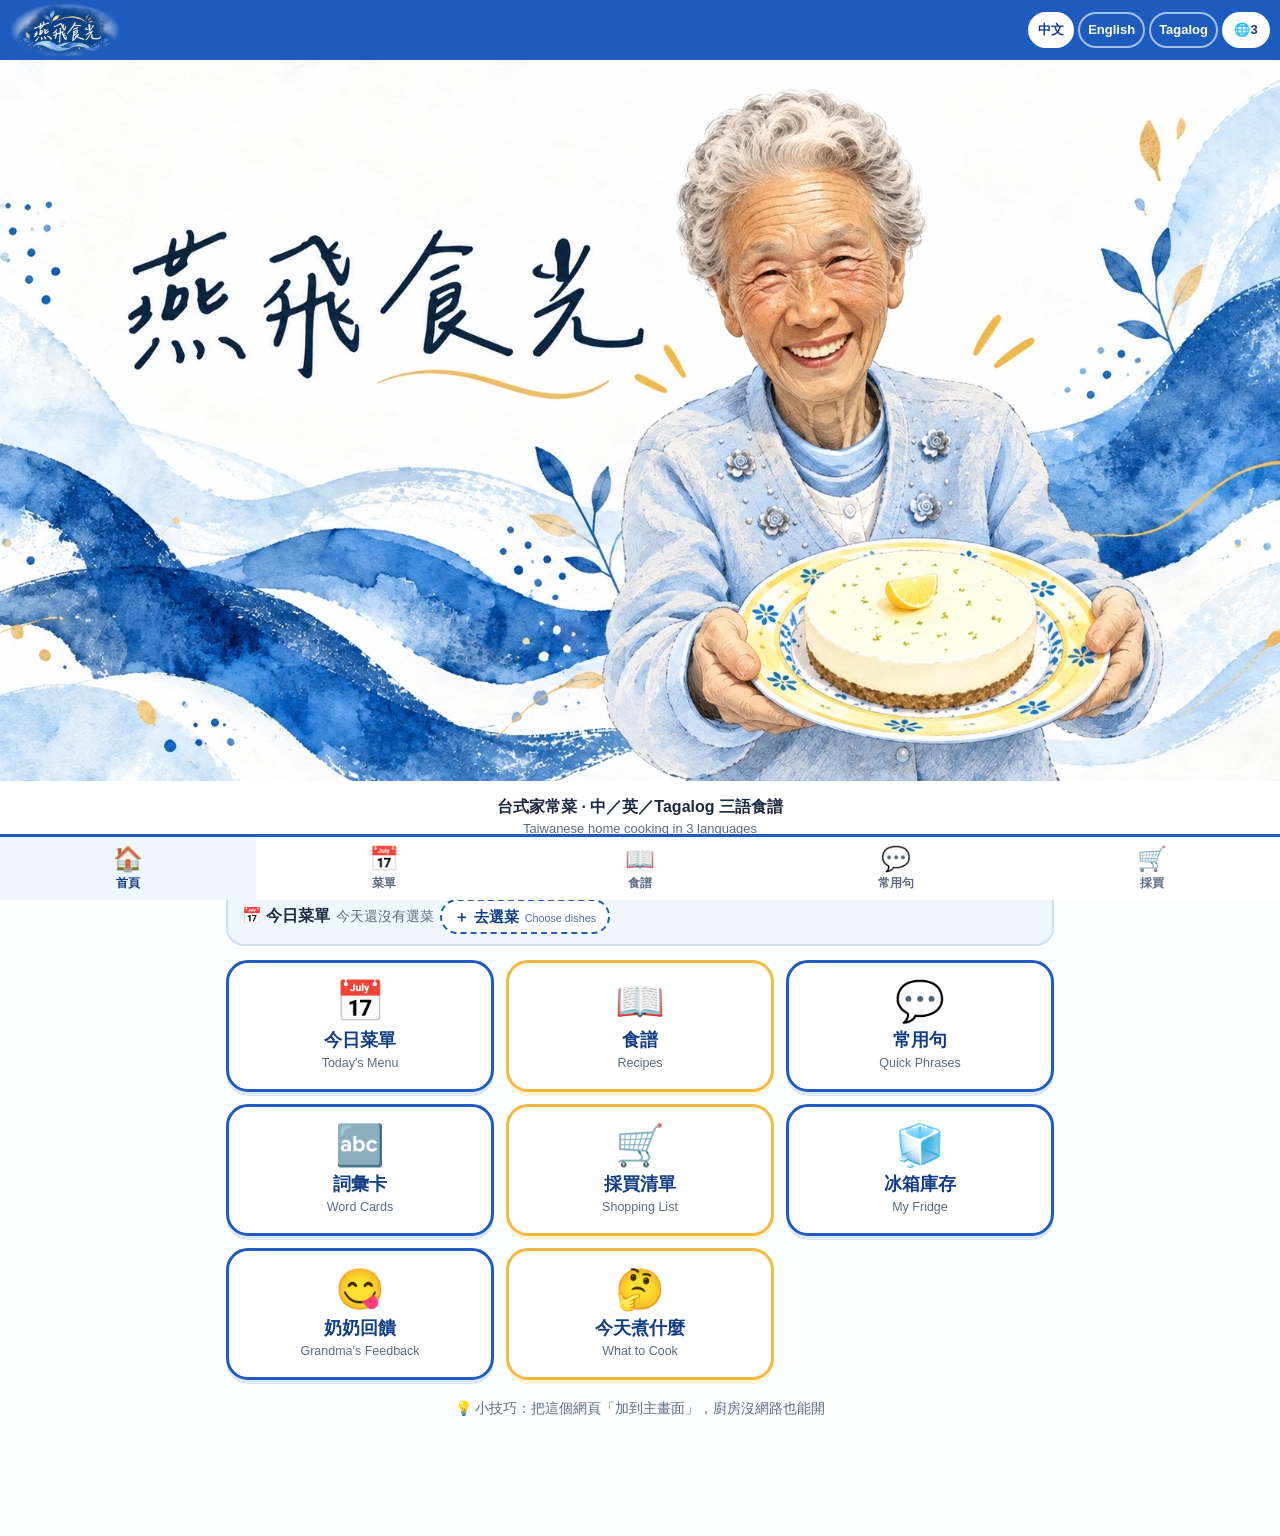
==== index.html @ 01c96b07 "燕飛食光：三語食譜靜態網站 Co-Authored-By: Claude Opus 5.5 <noreply@anthropic.com>" ====
<!DOCTYPE html>
<html lang="tl">
<head>
  <meta charset="utf-8">
  <meta name="viewport" content="width=device-width, initial-scale=1, viewport-fit=cover">
  <title>燕飛食光 · Yanfei Kitchen</title>
  <meta name="description" content="台式家常菜三語食譜：中文、English、Tagalog，附台語真人錄音。">
  <meta name="theme-color" content="#1d5bbf">
  <link rel="manifest" href="manifest.json">
  <link rel="icon" href="images/icon-192.png">
  <link rel="apple-touch-icon" href="images/icon-192.png">
  <meta name="apple-mobile-web-app-capable" content="yes">
  <meta name="mobile-web-app-capable" content="yes">
  <meta name="apple-mobile-web-app-title" content="燕飛食光">
  <link rel="stylesheet" href="css/style.css">
</head>
<body>
  <header class="topbar">
    <a class="brand" href="#/" aria-label="燕飛食光 首頁"><img src="images/logo.jpg" alt="燕飛食光"></a>
    <div id="langbar" class="langbar"></div>
  </header>

  <main id="app"><noscript>請開啟 JavaScript / Paki-enable ang JavaScript.</noscript></main>

  <div id="timerbar" class="timerbar" role="status" aria-live="polite"></div>
  <nav id="bottomnav" class="bottomnav" aria-label="main"></nav>
  <div id="toast" class="toast" role="status" aria-live="polite"></div>
  <div id="overlay" class="overlay"></div>

  <script src="data/ui.js"></script>
  <script src="data/ingredients.js"></script>
  <script src="data/recipes.js"></script>
  <script src="data/phrases.js"></script>
  <script src="data/vocab.js"></script>
  <script src="data/equipment.js"></script>
  <script src="data/tw-list.js"></script>
  <script src="js/audio.js"></script>
  <script src="js/app.js"></script>
</body>
</html>
---- css/style.css ----
/* 燕飛食光：樣式。配色取自主視覺（鈷藍、淺藍、暖黃）。手機優先、大字、大按鈕。 */
:root {
  --blue: #1d5bbf;
  --blue-d: #143f86;
  --blue-l: #dbe8fa;
  --blue-xl: #f0f6fe;
  --yellow: #f4b940;
  --yellow-l: #fff3d4;
  --ink: #1b2a41;
  --muted: #5d6c82;
  --line: #cddff5;
  --bg: #fbfdff;
  --card: #ffffff;
  --ok: #2c8a55;
  --warn: #b8431f;
  --warn-l: #fdeee8;
  --r: 18px;
  --nav-h: 66px;
  --top-h: 60px;
}
* { box-sizing: border-box; }
html { -webkit-text-size-adjust: 100%; scroll-behavior: smooth; }
body {
  margin: 0; background: var(--bg); color: var(--ink);
  font-family: -apple-system, BlinkMacSystemFont, "Segoe UI", "PingFang TC", "Noto Sans TC", "Microsoft JhengHei", Roboto, sans-serif;
  font-size: 18px; line-height: 1.55;
  padding-top: var(--top-h); padding-bottom: calc(var(--nav-h) + env(safe-area-inset-bottom) + 12px);
}
a { color: var(--blue); }
button { font: inherit; color: inherit; cursor: pointer; }
h1, h2 { line-height: 1.25; margin: 0; }
img { max-width: 100%; }
.dim { color: var(--muted); font-size: 0.9em; }
.empty { text-align: center; color: var(--muted); padding: 20px 8px; }
.empty.big { font-size: 56px; padding: 36px 8px; }
.empty.big p { font-size: 18px; margin: 8px 0 20px; }

/* ---------- 頂端列 ---------- */
.topbar {
  position: fixed; top: 0; left: 0; right: 0; height: var(--top-h); z-index: 30;
  display: flex; align-items: center; justify-content: space-between; gap: 6px;
  padding: 0 10px; background: var(--blue); color: #fff;
  padding-top: env(safe-area-inset-top);
}
.brand { display: block; flex: none; line-height: 0; }
.brand img { height: 54px; width: auto; display: block; -webkit-mask-image: radial-gradient(ellipse 50% 50% at 50% 50%, #000 62%, transparent 100%); mask-image: radial-gradient(ellipse 50% 50% at 50% 50%, #000 62%, transparent 100%); }
.langbar { display: flex; gap: 4px; }
.lbtn {
  border: 2px solid rgba(255,255,255,.6); background: transparent; color: #fff; white-space: nowrap;
  border-radius: 999px; padding: 4px 8px; font-size: 13px; font-weight: 700; min-height: 36px;
}
.lbtn.on { background: #fff; color: var(--blue-d); border-color: #fff; }
.lbtn.multi { min-width: 48px; padding: 4px 6px; }

/* ---------- 主視覺 ---------- */
.hero { position: relative; background: #fff; }
.hero-img { display: block; width: 100%; height: auto; min-height: 150px; object-fit: cover; }
.hero-text { padding: 10px 16px 4px; text-align: center; }
.sr-only { position: absolute; width: 1px; height: 1px; overflow: hidden; clip: rect(0 0 0 0); white-space: nowrap; }
.hero-sub { margin: 4px 0 0; }
.hero-sub .l1 { display: block; font-size: 16px; color: var(--ink); }
.hero-sub .l2 { display: block; font-size: 13px; color: var(--muted); }


/* ---------- 版面 ---------- */
.wrap { max-width: 860px; margin: 0 auto; padding: 14px 16px 24px; }
.topline { display: flex; align-items: center; gap: 12px; margin-bottom: 10px; flex-wrap: wrap; }
.back { text-decoration: none; font-weight: 700; padding: 8px 14px; border-radius: 999px; background: var(--blue-l); color: var(--blue-d); min-height: 44px; display: inline-flex; align-items: center; }
.ptitle { font-size: 24px; color: var(--blue-d); }
.h2s { font-size: 22px; color: var(--blue-d); margin: 18px 0 8px; }
.card { background: var(--card); border: 2px solid var(--line); border-radius: var(--r); padding: 14px 16px; margin: 14px 0; }
.card h2 { font-size: 20px; color: var(--blue-d); margin-bottom: 8px; }
.card.elder { background: var(--yellow-l); border-color: var(--yellow); }
.card.secret { background: var(--blue-xl); }
.card.warn { background: var(--warn-l); border-color: #efb8a3; }
.card.warn h2 { color: var(--warn); }
.card.dimcard { opacity: .7; }
.note-banner { background: var(--yellow-l); border: 2px dashed var(--yellow); border-radius: 12px; padding: 10px 12px; font-size: 15px; }

/* ---------- 三語文字 ---------- */
.l1 { display: block; font-weight: 700; }
.l2 { display: block; font-size: 0.78em; color: var(--muted); font-weight: 400; line-height: 1.4; }
.iamt .l1 { font-weight: 800; color: var(--blue-d); }

/* ---------- 首頁 ---------- */
.strip { background: var(--blue-xl); border: 2px solid var(--line); border-radius: var(--r); padding: 10px 14px; margin-bottom: 14px; font-size: 16px; }
.strip-menu { margin-top: 6px; display: flex; flex-wrap: wrap; gap: 6px; align-items: center; }
.mchip { text-decoration: none; background: #fff; border: 2px solid var(--blue); color: var(--blue-d); border-radius: 999px; padding: 4px 12px; font-size: 15px; font-weight: 700; }
.mchip.add { border-style: dashed; }
.tiles { display: grid; grid-template-columns: repeat(2, 1fr); gap: 12px; }
@media (min-width: 620px) { .tiles { grid-template-columns: repeat(3, 1fr); } }
.tile {
  display: flex; flex-direction: column; align-items: center; justify-content: center; text-align: center; gap: 4px;
  min-height: 132px; padding: 12px 8px; border-radius: 22px; text-decoration: none; color: var(--ink);
  background: #fff; border: 3px solid var(--blue); box-shadow: 0 4px 0 var(--blue-l);
}
.tile:active { transform: translateY(2px); box-shadow: 0 2px 0 var(--blue-l); }
.tile:nth-child(3n+2) { border-color: var(--yellow); box-shadow: 0 4px 0 var(--yellow-l); }
.te { font-size: 40px; line-height: 1.1; }
.tt .l1 { font-size: 18px; color: var(--blue-d); }
.tt .l2 { font-size: 12.5px; }
.tip { margin-top: 18px; font-size: 14px; color: var(--muted); text-align: center; }

/* ---------- 按鈕、晶片 ---------- */
.btn {
  display: inline-flex; align-items: center; justify-content: center; gap: 6px; text-decoration: none;
  min-height: 52px; padding: 8px 18px; border-radius: 999px; font-weight: 700; font-size: 17px;
  background: #fff; color: var(--blue-d); border: 3px solid var(--blue);
}
.btn.small { min-height: 44px; padding: 6px 14px; font-size: 15px; }
.btn.big { min-height: 60px; font-size: 19px; width: 100%; }
.btn.on { background: var(--blue); color: #fff; }
.btn.ghost { border-color: var(--line); color: var(--muted); }
.btn.line { background: #06c755; border-color: #06c755; color: #fff; }
.actions { display: flex; flex-wrap: wrap; gap: 10px; margin: 16px 0; }
.actions .btn.big { flex: 1 1 100%; }
.chips { display: flex; flex-wrap: wrap; gap: 8px; margin: 8px 0; }
.chip { border: 2px solid var(--line); background: #fff; border-radius: 999px; padding: 6px 14px; min-height: 44px; font-size: 15px; font-weight: 600; }
.chip.on { background: var(--blue); border-color: var(--blue); color: #fff; }
.search { width: 100%; min-height: 52px; font-size: 17px; padding: 8px 16px; border: 3px solid var(--line); border-radius: 999px; margin: 6px 0; background: #fff; }
.search:focus { outline: none; border-color: var(--blue); }
.badges { display: flex; flex-wrap: wrap; gap: 6px; margin: 6px 0; }
.badge { background: var(--blue-l); color: var(--blue-d); border-radius: 999px; padding: 2px 10px; font-size: 14px; font-weight: 600; }
.badge.tbc { background: var(--yellow-l); color: #8a5a00; }
.badge.ok { background: #e1f4e8; color: var(--ok); }
.tbc { color: #8a5a00; }

/* ---------- 食譜卡 ---------- */
.rlist { display: grid; gap: 12px; margin-top: 8px; }
.rcard { background: #fff; border: 2px solid var(--line); border-radius: var(--r); padding: 12px 14px; display: grid; gap: 6px; }
.rlink { display: flex; gap: 12px; align-items: center; text-decoration: none; color: var(--ink); }
.re, .rbig { font-size: 40px; line-height: 1; }
.rn .l1 { font-size: 20px; color: var(--blue-d); }

/* ---------- 食譜內頁 ---------- */
.rhead { text-align: center; padding: 6px 0 0; }
.rbig { font-size: 64px; }
.rtitle { margin: 4px 0; }
.rtitle .l1 { font-size: 26px; color: var(--blue-d); }
.rtitle .l2 { font-size: 15px; }
.rhead .badges { justify-content: center; }
.audio-title { display: flex; flex-wrap: wrap; justify-content: center; gap: 8px; margin: 8px 0; }
.cooker { display: flex; gap: 14px; align-items: center; background: var(--blue); color: #fff; border-radius: var(--r); padding: 14px 18px; margin: 14px 0; }
.cooker .l2 { color: #d4e4ff; }
.cooker .l1 { font-size: 22px; }
.cooker.stove { background: #7a3d12; }
.cooker.stove .l2 { color: #ffd9bd; }
.ce { font-size: 44px; }
.cnote .l1 { font-size: 15px; font-weight: 600; }
.cnote { margin-top: 6px; padding-top: 6px; border-top: 1px solid rgba(255,255,255,.4); font-size: 15px; }
.kv { list-style: none; padding: 0; margin: 0 0 6px; }
.kv li { padding: 3px 0; }
.dimdots { opacity: .25; }
.enote { margin: 6px 0 0; }
.ings, .slist { list-style: none; padding: 0; margin: 0; }
.ings li, .slist li { display: grid; grid-template-columns: 38px 1fr auto; gap: 10px; align-items: center; padding: 8px 0; border-bottom: 1px dashed var(--line); }
.ings li:last-child, .slist li:last-child { border-bottom: 0; }
.ie { font-size: 28px; text-align: center; }
.iamt { text-align: right; min-width: 70px; }
.steps { list-style: none; padding: 0; margin: 0; display: grid; gap: 12px; counter-reset: s; }
.step { display: grid; grid-template-columns: 44px 1fr; gap: 10px; background: #fff; border: 2px solid var(--line); border-radius: var(--r); padding: 12px; cursor: pointer; }
.step.is-done { opacity: .45; background: var(--blue-xl); }
.step.is-done .stext { text-decoration: line-through; }
.num { width: 40px; height: 40px; border-radius: 50%; background: var(--blue); color: #fff; font-weight: 800; display: flex; align-items: center; justify-content: center; font-size: 20px; }
.stext .l1 { font-size: 20px; }
.simg { display: block; width: 100%; max-height: 240px; object-fit: cover; border-radius: 12px; margin-bottom: 8px; }
.sbtns { display: flex; flex-wrap: wrap; gap: 8px; margin-top: 8px; }
.sbtns.center { justify-content: center; }
.ab {
  border: 2px solid var(--blue); background: var(--blue-xl); color: var(--blue-d); border-radius: 999px;
  padding: 4px 14px; min-height: 44px; font-size: 15px; font-weight: 700; text-decoration: none; display: inline-flex; align-items: center;
}
.ab.tw { border-color: var(--yellow); background: var(--yellow-l); color: #7a4d00; }
.ab.tw.missing { opacity: .45; }
.ab.timer { background: var(--blue); color: #fff; }
.ab.ask { border-color: var(--line); background: #fff; color: var(--muted); }
.rhead .btn { margin-top: 8px; }
.sub2 { font-size: .72em; font-weight: 500; opacity: .75; margin-left: 6px; }
.fbbtn .sub2 { display: block; margin: 0; font-size: 11.5px; }

/* ---------- 回饋按鈕 ---------- */
.fbrow { display: grid; grid-template-columns: repeat(3, 1fr); gap: 8px; margin: 8px 0; }
.fbbtn { border: 2px solid var(--line); background: #fff; border-radius: 16px; padding: 8px 4px; min-height: 76px; display: flex; flex-direction: column; align-items: center; gap: 2px; font-size: 14px; font-weight: 700; }
.fbbtn .fe { font-size: 30px; line-height: 1.1; }
.fbbtn.on.all { background: #e1f4e8; border-color: var(--ok); }
.fbbtn.on.half { background: var(--yellow-l); border-color: var(--yellow); }
.fbbtn.on.no { background: var(--warn-l); border-color: var(--warn); }
.fbitem { padding: 10px 0; border-top: 1px dashed var(--line); }
.fbname { display: flex; gap: 10px; align-items: center; }
.fbname .re { font-size: 32px; }
.hrow2 { display: flex; gap: 12px; align-items: center; padding: 8px 0; border-top: 1px dashed var(--line); }
.hrow2 .re { font-size: 32px; }
.hmain { flex: 1; }
.bar { display: flex; height: 10px; border-radius: 999px; overflow: hidden; background: var(--blue-l); margin: 4px 0; }
.bar i { display: block; height: 100%; }
.b-all { background: var(--ok); } .b-half { background: var(--yellow); } .b-no { background: var(--warn); }

/* ---------- 今日菜單 ---------- */
.mcard { display: grid; grid-template-columns: 40px 1fr; gap: 10px; background: #fff; border: 2px solid var(--line); border-radius: var(--r); padding: 12px; margin: 12px 0; }
.mnum { width: 38px; height: 38px; border-radius: 50%; background: var(--yellow); color: var(--ink); font-weight: 800; display: flex; align-items: center; justify-content: center; }
.mname { display: flex; gap: 12px; align-items: center; text-decoration: none; color: var(--ink); }
.mname .l1 { font-size: 20px; color: var(--blue-d); }
.mbtns { display: flex; gap: 8px; flex-wrap: wrap; }

/* ---------- 採買、冰箱 ---------- */
.srow { cursor: pointer; grid-template-columns: 34px 38px 1fr auto !important; }
.srow .check { width: 30px; height: 30px; border: 3px solid var(--blue); border-radius: 8px; display: flex; align-items: center; justify-content: center; font-weight: 800; color: #fff; }
.srow.done .check { background: var(--ok); border-color: var(--ok); }
.srow.done .iname, .srow.done .iamt { text-decoration: line-through; opacity: .5; }
.dimcard .srow { cursor: default; grid-template-columns: 38px 1fr !important; }
.fchips { display: flex; flex-wrap: wrap; gap: 8px; }
.fchip { display: flex; align-items: center; gap: 8px; border: 2px solid var(--line); background: #fff; border-radius: 16px; padding: 6px 12px; min-height: 54px; text-align: left; }
.fchip.on { background: #e1f4e8; border-color: var(--ok); }
.fchip .fe { font-size: 26px; }
.fchip .l1 { font-size: 15px; }
.fchip .l2 { font-size: 11.5px; }
.candish { display: flex; gap: 12px; align-items: center; text-decoration: none; color: var(--ink); padding: 8px 0; border-top: 1px dashed var(--line); }
.candish .re { font-size: 32px; }
.cdn { flex: 1; }
.pct { font-weight: 800; color: var(--ok); font-size: 18px; }
.pickc .mname { margin-bottom: 6px; }

/* ---------- 常用句、詞彙 ---------- */
.plist, .vlist { display: grid; gap: 12px; margin-top: 8px; }
@media (min-width: 640px) { .vlist { grid-template-columns: repeat(2, 1fr); } }
.pcard, .vcard { background: #fff; border: 2px solid var(--line); border-radius: var(--r); padding: 12px; }
.pmain { display: flex; gap: 12px; align-items: center; background: none; border: 0; text-align: left; width: 100%; padding: 4px; }
.pe { font-size: 38px; }
.ptext .l1 { font-size: 22px; color: var(--blue-d); }
.ptext .l2 { font-size: 15px; }
.vcard { display: grid; grid-template-columns: 84px 1fr; gap: 4px 12px; align-items: center; }
.vcard .sbtns { grid-column: 1 / -1; margin-top: 0; }
.vimg, .eimg { position: relative; width: 84px; height: 84px; border-radius: 14px; background: var(--blue-xl); display: flex; align-items: center; justify-content: center; overflow: hidden; }
.vimg img, .eimg img { position: absolute; inset: 0; width: 100%; height: 100%; object-fit: cover; }
.emo { font-size: 44px; }
.vtext .l1 { font-size: 20px; color: var(--blue-d); }

/* ---------- 器具 ---------- */
.hrow { display: flex; gap: 14px; align-items: center; padding: 8px 0; border-top: 1px dashed var(--line); }
.he { font-size: 28px; min-width: 70px; }
.eimg { width: 100%; height: 150px; margin-bottom: 10px; }
.eimg .emo { font-size: 64px; }
.esteps { padding-left: 22px; }
.ewater { background: var(--blue-xl); border-radius: 12px; padding: 8px 12px; }

/* ---------- 底部導覽、計時、提示 ---------- */
.bottomnav {
  position: fixed; left: 0; right: 0; bottom: 0; z-index: 30; height: calc(var(--nav-h) + env(safe-area-inset-bottom));
  padding-bottom: env(safe-area-inset-bottom); background: #fff; border-top: 3px solid var(--blue);
  display: grid; grid-template-columns: repeat(5, 1fr);
}
.nitem { display: flex; flex-direction: column; align-items: center; justify-content: center; text-decoration: none; color: var(--muted); font-size: 12px; font-weight: 700; gap: 0; }
.nitem.on { color: var(--blue-d); background: var(--blue-xl); }
.ne { font-size: 24px; line-height: 1.2; }
.nl { max-width: 100%; overflow: hidden; text-overflow: ellipsis; white-space: nowrap; padding: 0 2px; }
.timerbar { position: fixed; left: 8px; right: 8px; bottom: calc(var(--nav-h) + env(safe-area-inset-bottom) + 8px); z-index: 40; display: none; align-items: center; justify-content: space-between; gap: 10px; background: var(--ink); color: #fff; border-radius: 18px; padding: 10px 14px; box-shadow: 0 6px 20px rgba(0,0,0,.3); }
.timerbar.show { display: flex; }
.timerbar .tmain { display: flex; flex-direction: column; min-width: 0; }
.timerbar b { font-size: 26px; }
.timerbar .tl { font-size: 13px; opacity: .8; overflow: hidden; text-overflow: ellipsis; white-space: nowrap; }
.timerbar .btn { min-height: 44px; }
.timerbar.alarm { background: var(--warn); animation: blink 1s infinite; }
@keyframes blink { 50% { background: #e0762f; } }
.toast { position: fixed; left: 50%; bottom: calc(var(--nav-h) + env(safe-area-inset-bottom) + 70px); transform: translate(-50%, 20px); opacity: 0; pointer-events: none; z-index: 60; max-width: 92vw; background: var(--ink); color: #fff; padding: 10px 16px; border-radius: 14px; transition: .25s; font-size: 16px; }
.toast .l2 { color: #c9d4e6; }
.toast.show { opacity: 1; transform: translate(-50%, 0); }
.overlay { position: fixed; inset: 0; z-index: 70; background: rgba(20,63,134,.92); display: none; align-items: center; justify-content: center; padding: 16px; }
.overlay.show { display: flex; }
.obox { background: #fff; border-radius: 28px; padding: 24px 18px; width: 100%; max-width: 560px; text-align: center; position: relative; max-height: 92vh; overflow: auto; }
.oclose { position: absolute; right: 10px; top: 10px; width: 48px; height: 48px; border-radius: 50%; border: 0; background: var(--blue-l); font-size: 22px; }
.oe { font-size: 64px; }
.o1 { font-size: 32px; font-weight: 800; color: var(--blue-d); margin: 8px 0; line-height: 1.3; }
.o2 { font-size: 22px; margin: 6px 0; color: var(--ink); }

@media (min-width: 900px) {
  body { padding-bottom: calc(var(--nav-h) + 12px); }
}
@media (prefers-reduced-motion: reduce) { * { animation: none !important; transition: none !important; scroll-behavior: auto !important; } }
@media print { .topbar, .bottomnav, .timerbar, .toast { display: none; } body { padding: 0; } }
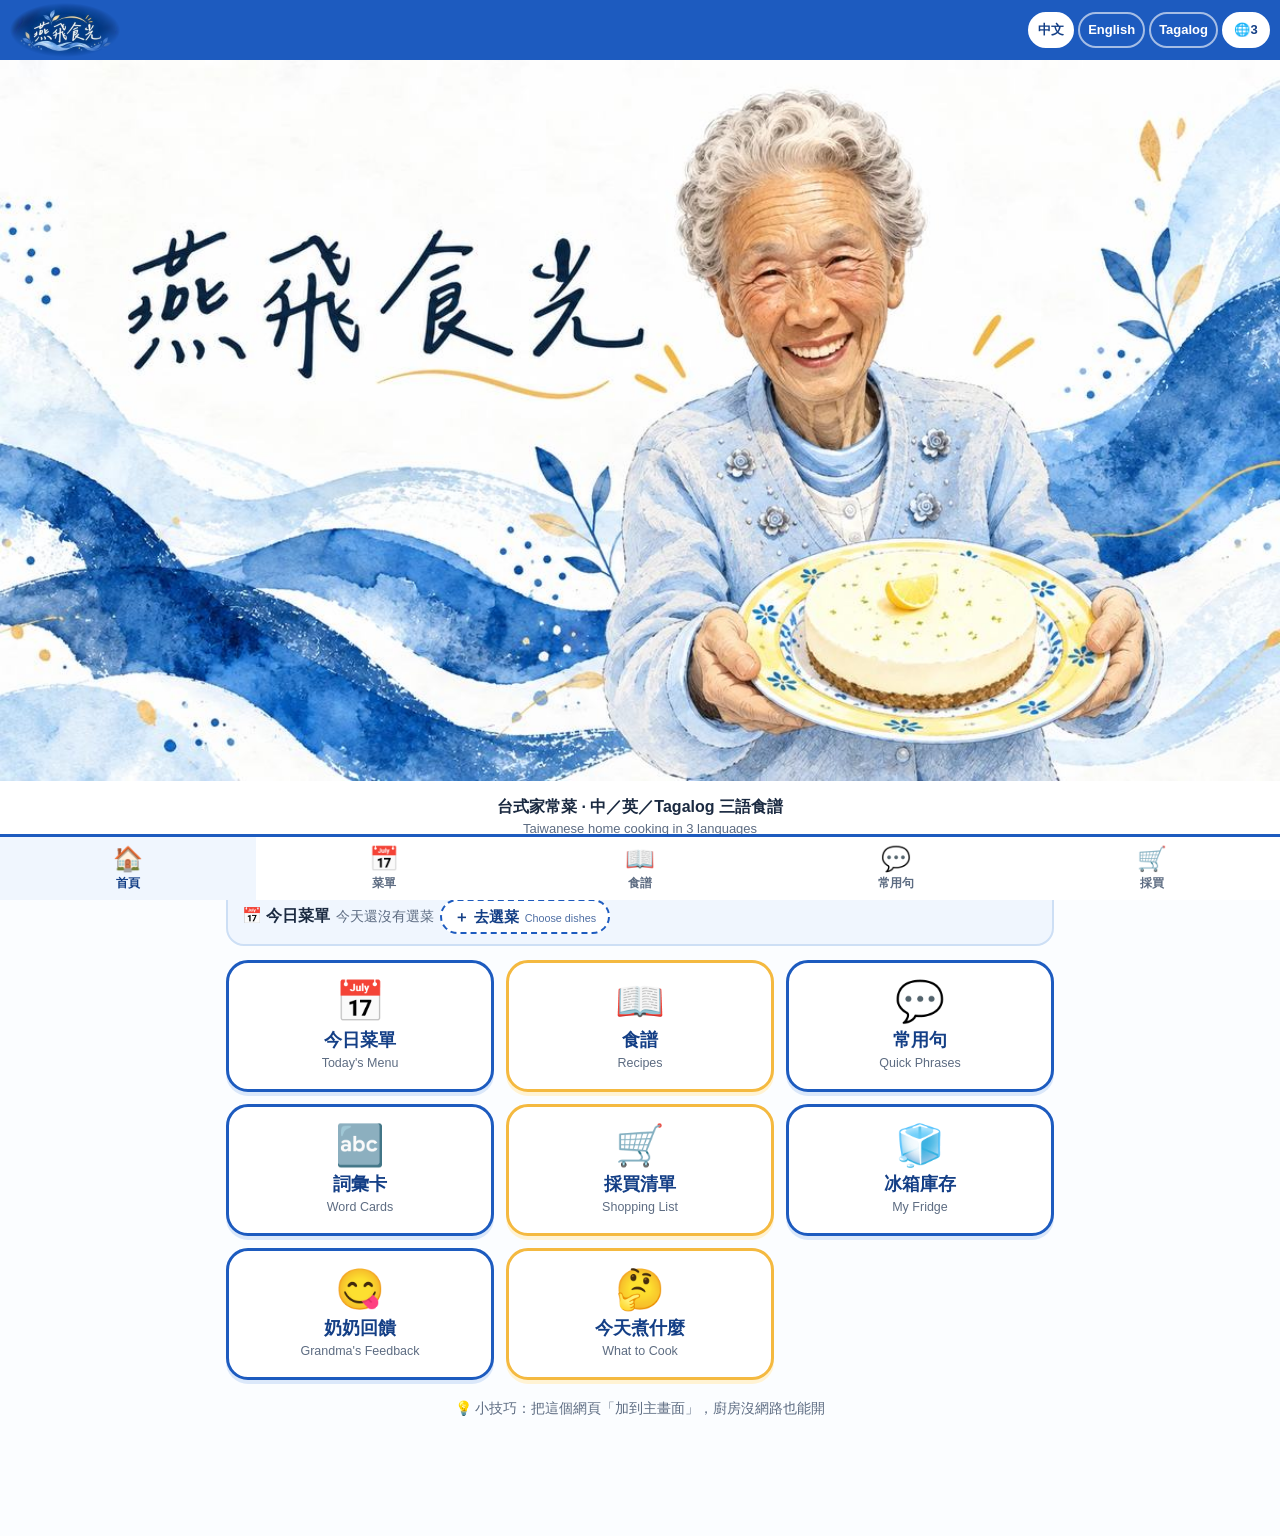
==== commit 46f66419: "加快主視覺載入：縮小圖檔、預先載入、圖片快取優先 Co-Authored-By: Claude Opus 5.5 <noreply@anthropic.com>" ====
--- a/index.html
+++ b/index.html
@@ -12,11 +12,12 @@
   <meta name="apple-mobile-web-app-capable" content="yes">
   <meta name="mobile-web-app-capable" content="yes">
   <meta name="apple-mobile-web-app-title" content="燕飛食光">
+  <link rel="preload" as="image" href="images/hero-800.jpg" imagesrcset="images/hero-800.jpg 800w, images/hero.jpg 1200w" imagesizes="100vw" fetchpriority="high">
   <link rel="stylesheet" href="css/style.css">
 </head>
 <body>
   <header class="topbar">
-    <a class="brand" href="#/" aria-label="燕飛食光 首頁"><img src="images/logo.jpg" alt="燕飛食光"></a>
+    <a class="brand" href="#/" aria-label="燕飛食光 首頁"><img src="images/logo.jpg" alt="燕飛食光" width="330" height="162"></a>
     <div id="langbar" class="langbar"></div>
   </header>
 
--- a/css/style.css
+++ b/css/style.css
@@ -54,7 +54,7 @@
 
 /* ---------- 主視覺 ---------- */
 .hero { position: relative; background: #fff; }
-.hero-img { display: block; width: 100%; height: auto; min-height: 150px; object-fit: cover; }
+.hero-img { display: block; width: 100%; height: auto; aspect-ratio: 1200 / 676; object-fit: cover; background: var(--blue-xl); }
 .hero-text { padding: 10px 16px 4px; text-align: center; }
 .sr-only { position: absolute; width: 1px; height: 1px; overflow: hidden; clip: rect(0 0 0 0); white-space: nowrap; }
 .hero-sub { margin: 4px 0 0; }
